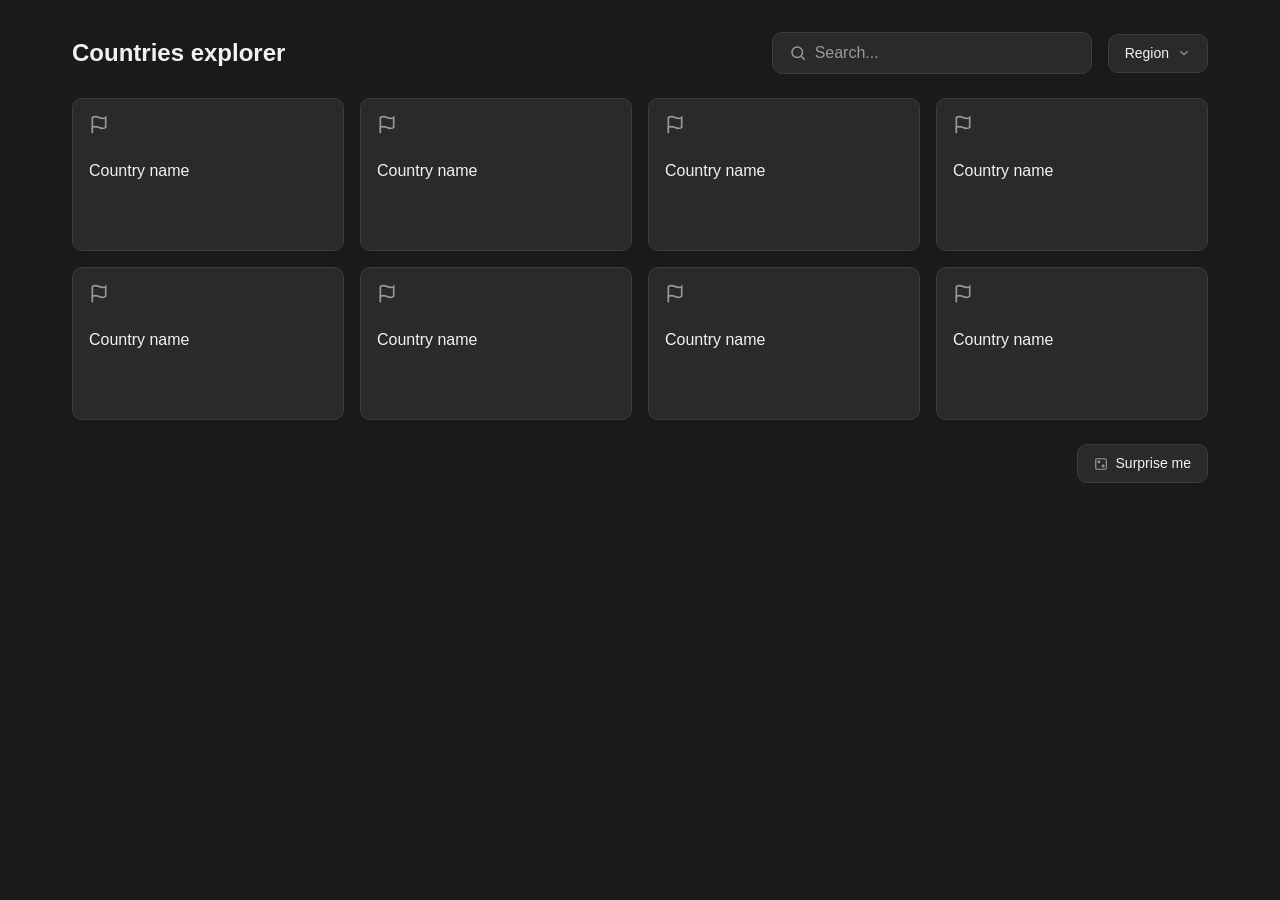
==== index.html @ 97d9f1fa "Initial" ====
<!DOCTYPE html>
<html lang="en-us">
<head>
    <meta charset="UTF-8">
    <meta name="viewport" content="width=device-width, initial-scale=1.0">
    <title>Countries Explorer</title>
    <link rel="stylesheet" href="styles.css">
</head>
<body>

    <div class="page">
        <header class="toolbar">
            <h1 class="toolbar__title">Countries explorer</h1>

            <div class="toolbar__search">
            <svg class="icon" viewBox="0 0 24 24" fill="none" stroke="currentColor" stroke-width="2">
                <circle cx="11" cy="11" r="7"></circle>
                <line x1="21" y1="21" x2="16.65" y2="16.65"></line>
            </svg>
            <input type="search" placeholder="Search...">
            </div>

            <div class="toolbar__controls">
            <button class="dropdown-btn" type="button">
                Region
                <svg class="icon icon--sm" viewBox="0 0 24 24" fill="none" stroke="currentColor" stroke-width="2">
                <polyline points="6 9 12 15 18 9"></polyline>
                </svg>
            </button>
            </div>
        </header>

        <main class="country-grid">
            <a class="country-card" href="detail.html">
            <svg class="icon icon--flag" viewBox="0 0 24 24" fill="none" stroke="currentColor" stroke-width="2">
                <path d="M4 15s1-1 4-1 5 2 8 2 4-1 4-1V3s-1 1-4 1-5-2-8-2-4 1-4 1z"></path>
                <line x1="4" y1="22" x2="4" y2="15"></line>
            </svg>
            <span class="country-card__name">Country name</span>
            </a>

            <a class="country-card" href="detail.html">
            <svg class="icon icon--flag" viewBox="0 0 24 24" fill="none" stroke="currentColor" stroke-width="2">
                <path d="M4 15s1-1 4-1 5 2 8 2 4-1 4-1V3s-1 1-4 1-5-2-8-2-4 1-4 1z"></path>
                <line x1="4" y1="22" x2="4" y2="15"></line>
            </svg>
            <span class="country-card__name">Country name</span>
            </a>

            <a class="country-card" href="detail.html">
            <svg class="icon icon--flag" viewBox="0 0 24 24" fill="none" stroke="currentColor" stroke-width="2">
                <path d="M4 15s1-1 4-1 5 2 8 2 4-1 4-1V3s-1 1-4 1-5-2-8-2-4 1-4 1z"></path>
                <line x1="4" y1="22" x2="4" y2="15"></line>
            </svg>
            <span class="country-card__name">Country name</span>
            </a>

            <a class="country-card" href="detail.html">
            <svg class="icon icon--flag" viewBox="0 0 24 24" fill="none" stroke="currentColor" stroke-width="2">
                <path d="M4 15s1-1 4-1 5 2 8 2 4-1 4-1V3s-1 1-4 1-5-2-8-2-4 1-4 1z"></path>
                <line x1="4" y1="22" x2="4" y2="15"></line>
            </svg>
            <span class="country-card__name">Country name</span>
            </a>

            <a class="country-card" href="detail.html">
            <svg class="icon icon--flag" viewBox="0 0 24 24" fill="none" stroke="currentColor" stroke-width="2">
                <path d="M4 15s1-1 4-1 5 2 8 2 4-1 4-1V3s-1 1-4 1-5-2-8-2-4 1-4 1z"></path>
                <line x1="4" y1="22" x2="4" y2="15"></line>
            </svg>
            <span class="country-card__name">Country name</span>
            </a>

            <a class="country-card" href="detail.html">
            <svg class="icon icon--flag" viewBox="0 0 24 24" fill="none" stroke="currentColor" stroke-width="2">
                <path d="M4 15s1-1 4-1 5 2 8 2 4-1 4-1V3s-1 1-4 1-5-2-8-2-4 1-4 1z"></path>
                <line x1="4" y1="22" x2="4" y2="15"></line>
            </svg>
            <span class="country-card__name">Country name</span>
            </a>

            <a class="country-card" href="detail.html">
            <svg class="icon icon--flag" viewBox="0 0 24 24" fill="none" stroke="currentColor" stroke-width="2">
                <path d="M4 15s1-1 4-1 5 2 8 2 4-1 4-1V3s-1 1-4 1-5-2-8-2-4 1-4 1z"></path>
                <line x1="4" y1="22" x2="4" y2="15"></line>
            </svg>
            <span class="country-card__name">Country name</span>
            </a>

            <a class="country-card" href="detail.html">
            <svg class="icon icon--flag" viewBox="0 0 24 24" fill="none" stroke="currentColor" stroke-width="2">
                <path d="M4 15s1-1 4-1 5 2 8 2 4-1 4-1V3s-1 1-4 1-5-2-8-2-4 1-4 1z"></path>
                <line x1="4" y1="22" x2="4" y2="15"></line>
            </svg>
            <span class="country-card__name">Country name</span>
            </a>
        </main>

        <footer class="footer-actions">
            <button class="surprise-btn" type="button">
            <svg class="icon icon--sm" viewBox="0 0 24 24" fill="none" stroke="currentColor" stroke-width="2">
                <rect x="3" y="3" width="18" height="18" rx="2"></rect>
                <circle cx="8.5" cy="8.5" r="1.5"></circle>
                <circle cx="15.5" cy="15.5" r="1.5"></circle>
            </svg>
            Surprise me
            </button>
        </footer>
    </div>
</body>
</html>
---- styles.css ----
/* ==========================================================================
   Design tokens
   ========================================================================== */

:root {
  /* Color */
  --color-bg: #1a1a1a;
  --color-surface: #2a2a2a;
  --color-border: #3d3d3d;
  --color-text: #f2f2f0;
  --color-text-muted: #9a9a95;
  --color-accent: #c9ab7d;   /* warm tan — flag icon / accent text */

  /* Spacing scale */
  --space-xs: 4px;
  --space-sm: 8px;
  --space-md: 16px;
  --space-lg: 24px;
  --space-xl: 32px;

  /* Radius */
  --radius-sm: 6px;
  --radius-md: 10px;

  /* Type */
  --font-base: -apple-system, BlinkMacSystemFont, "Segoe UI", Roboto, sans-serif;
  --font-size-sm: 0.875rem;
  --font-size-base: 1rem;
  --font-size-lg: 1.5rem;
  --font-weight-normal: 400;
  --font-weight-medium: 500;
  --font-weight-bold: 700;
}

/* ==========================================================================
   Reset
   ========================================================================== */

*,
*::before,
*::after {
  box-sizing: border-box;
  margin: 0;
  padding: 0;
}

html {
  -webkit-text-size-adjust: 100%;
}

body {
  background-color: var(--color-bg);
  color: var(--color-text);
  font-family: var(--font-base);
  font-size: var(--font-size-base);
  line-height: 1.5;
  -webkit-font-smoothing: antialiased;
}

img,
svg {
  display: block;
  max-width: 100%;
}

button,
input {
  font: inherit;
  color: inherit;
}

button {
  background: none;
  border: none;
  cursor: pointer;
}

ul,
ol {
  list-style: none;
}

a {
  color: inherit;
  text-decoration: none;
}

/* ==========================================================================
   Layout shell
   ========================================================================== */

.page {
  max-width: 1200px;
  margin: 0 auto;
  padding: var(--space-xl);
}

/* ==========================================================================
   Toolbar (header)
   ========================================================================== */

.toolbar {
  display: flex;
  align-items: center;
  gap: var(--space-md);
  flex-wrap: wrap;
  margin-bottom: var(--space-lg);
}

.toolbar__title {
  font-size: var(--font-size-lg);
  font-weight: var(--font-weight-bold);
  margin-right: auto;
}

.toolbar__search {
  display: flex;
  align-items: center;
  gap: var(--space-sm);
  background-color: var(--color-surface);
  border: 1px solid var(--color-border);
  border-radius: var(--radius-md);
  padding: var(--space-sm) var(--space-md);
  flex: 1 1 220px;
  max-width: 320px;
}

.toolbar__search input {
  background: none;
  border: none;
  outline: none;
  width: 100%;
  color: var(--color-text);
}

.toolbar__search input::placeholder {
  color: var(--color-text-muted);
}

.toolbar__controls {
  display: flex;
  gap: var(--space-sm);
}

.dropdown-btn {
  display: flex;
  align-items: center;
  gap: var(--space-sm);
  background-color: var(--color-surface);
  border: 1px solid var(--color-border);
  border-radius: var(--radius-md);
  padding: var(--space-sm) var(--space-md);
  color: var(--color-text);
  font-size: var(--font-size-sm);
}

/* ==========================================================================
   Icons
   ========================================================================== */

.icon {
  width: 18px;
  height: 18px;
  color: var(--color-text-muted);
  flex-shrink: 0;
}

.icon--sm {
  width: 14px;
  height: 14px;
}

/* ==========================================================================
   Country grid
   ========================================================================== */

.country-grid {
  display: grid;
  grid-template-columns: repeat(4, 1fr);
  gap: var(--space-md);
  margin-bottom: var(--space-lg);
}

.country-card {
  display: flex;
  flex-direction: column;
  gap: var(--space-lg);
  background-color: var(--color-surface);
  border: 1px solid var(--color-border);
  border-radius: var(--radius-md);
  padding: var(--space-md);
  aspect-ratio: 16 / 9;
}

.country-card__name {
  font-weight: var(--font-weight-medium);
}

.icon--flag {
  width: 20px;
  height: 20px;
}

/* ==========================================================================
   Footer actions
   ========================================================================== */

.footer-actions {
  display: flex;
  justify-content: flex-end;
}

.surprise-btn {
  display: flex;
  align-items: center;
  gap: var(--space-sm);
  background-color: var(--color-surface);
  border: 1px solid var(--color-border);
  border-radius: var(--radius-md);
  padding: var(--space-sm) var(--space-md);
  color: var(--color-text);
  font-size: var(--font-size-sm);
}

/* ==========================================================================
   Back link
   ========================================================================== */

.back-link {
  display: inline-flex;
  align-items: center;
  gap: var(--space-sm);
  color: var(--color-text-muted);
  margin-top: var(--space-xl);
  margin-bottom: var(--space-lg);
}

/* ==========================================================================
   Detail layout
   ========================================================================== */

.detail {
  display: grid;
  grid-template-columns: 1fr 1fr;
  gap: var(--space-xl);
  padding-bottom: var(--space-xl);
}

/* ==========================================================================
   Gallery
   ========================================================================== */

.gallery-main {
  display: flex;
  flex-direction: column;
  align-items: center;
  justify-content: center;
  gap: var(--space-sm);
  aspect-ratio: 16 / 9;
  background-color: var(--color-surface);
  border: 1px solid var(--color-border);
  border-radius: var(--radius-md);
  color: var(--color-text-muted);
  margin-bottom: var(--space-sm);
}

.gallery-thumbs {
  display: grid;
  grid-template-columns: repeat(3, 1fr);
  gap: var(--space-sm);
}

.gallery-thumb {
  aspect-ratio: 1 / 1;
  background-color: var(--color-surface);
  border: 1px solid var(--color-border);
  border-radius: var(--radius-sm);
}

/* ==========================================================================
   Info column
   ========================================================================== */

.detail__name {
  font-size: var(--font-size-xl);
  font-weight: var(--font-weight-bold);
  margin-bottom: var(--space-xs);
}

.detail__meta {
  color: var(--color-text-muted);
  margin-bottom: var(--space-lg);
}

.stat-list {
  display: flex;
  flex-direction: column;
  gap: var(--space-sm);
  margin-bottom: var(--space-lg);
}

.stat-row {
  display: flex;
  justify-content: space-between;
}

.stat-row dd {
  color: var(--color-text-muted);
}

.detail__borders {
  margin-bottom: var(--space-lg);
}

.detail__borders a {
  color: var(--color-link);
}

.save-btn {
  display: inline-flex;
  align-items: center;
  gap: var(--space-sm);
  background: none;
  border: 1px solid var(--color-border);
  border-radius: var(--radius-pill);
  padding: var(--space-sm) var(--space-lg);
  color: var(--color-text);
  font-weight: var(--font-weight-medium);
}

/* ==========================================================================
   Responsive — mobile
   ========================================================================== */

@media (max-width: 640px) {
  .toolbar {
    flex-direction: column;
    align-items: stretch;
  }

  .toolbar__title {
    margin-right: 0;
  }

  .toolbar__search {
    max-width: none;
  }

  .toolbar__controls {
    display: grid;
    grid-template-columns: 1fr;
  }

  .dropdown-btn {
    justify-content: center;
  }

  .country-grid {
    grid-template-columns: 1fr;
  }

  .country-card {
    flex-direction: row;
    align-items: center;
    gap: var(--space-md);
  }

  .footer-actions {
    justify-content: stretch;
  }

  .surprise-btn {
    justify-content: center;
    width: 100%;
  }

  .back-link {
    margin-top: var(--space-lg);
  }

  .detail {
    grid-template-columns: 1fr;
  }
}
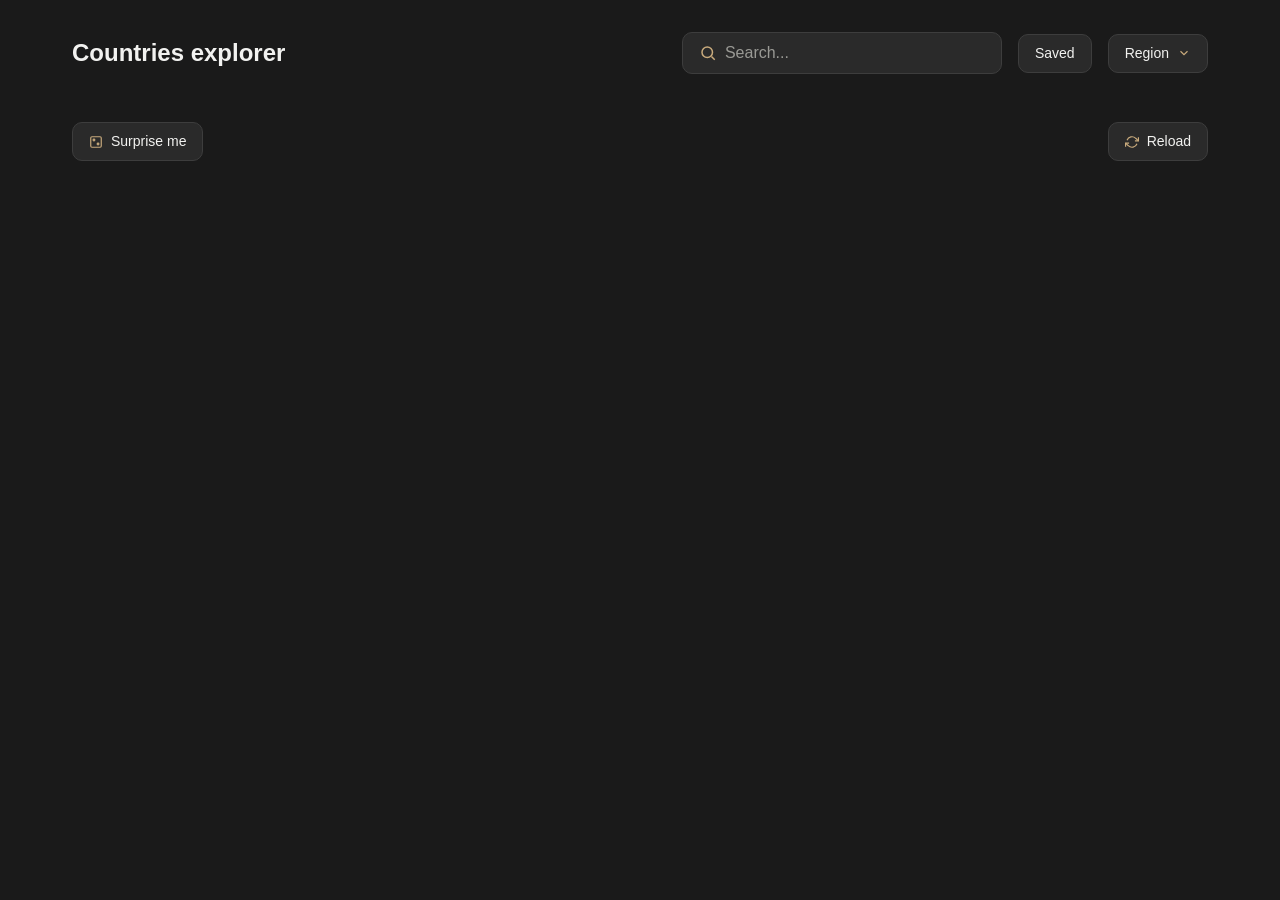
==== commit e5583d8b: "Countries API & Functionality" ====
--- a/index.html
+++ b/index.html
@@ -5,6 +5,7 @@
     <meta name="viewport" content="width=device-width, initial-scale=1.0">
     <title>Countries Explorer</title>
     <link rel="stylesheet" href="styles.css">
+    <script src="scripts/index.js"></script>
 </head>
 <body>
 
@@ -20,90 +21,38 @@
             <input type="search" placeholder="Search...">
             </div>
 
+            <button class="saved-btn" type="button">Saved</button>
+
             <div class="toolbar__controls">
-            <button class="dropdown-btn" type="button">
-                Region
-                <svg class="icon icon--sm" viewBox="0 0 24 24" fill="none" stroke="currentColor" stroke-width="2">
-                <polyline points="6 9 12 15 18 9"></polyline>
-                </svg>
-            </button>
+                <button class="dropdown-btn" type="button">
+                    Region
+                    <svg class="icon icon--sm" viewBox="0 0 24 24" fill="none" stroke="currentColor" stroke-width="2">
+                    <polyline points="6 9 12 15 18 9"></polyline>
+                    </svg>
+                </button>
+                <ul class="dropdown-menu" hidden></ul>
             </div>
         </header>
 
-        <main class="country-grid">
-            <a class="country-card" href="detail.html">
-            <svg class="icon icon--flag" viewBox="0 0 24 24" fill="none" stroke="currentColor" stroke-width="2">
-                <path d="M4 15s1-1 4-1 5 2 8 2 4-1 4-1V3s-1 1-4 1-5-2-8-2-4 1-4 1z"></path>
-                <line x1="4" y1="22" x2="4" y2="15"></line>
-            </svg>
-            <span class="country-card__name">Country name</span>
-            </a>
-
-            <a class="country-card" href="detail.html">
-            <svg class="icon icon--flag" viewBox="0 0 24 24" fill="none" stroke="currentColor" stroke-width="2">
-                <path d="M4 15s1-1 4-1 5 2 8 2 4-1 4-1V3s-1 1-4 1-5-2-8-2-4 1-4 1z"></path>
-                <line x1="4" y1="22" x2="4" y2="15"></line>
-            </svg>
-            <span class="country-card__name">Country name</span>
-            </a>
-
-            <a class="country-card" href="detail.html">
-            <svg class="icon icon--flag" viewBox="0 0 24 24" fill="none" stroke="currentColor" stroke-width="2">
-                <path d="M4 15s1-1 4-1 5 2 8 2 4-1 4-1V3s-1 1-4 1-5-2-8-2-4 1-4 1z"></path>
-                <line x1="4" y1="22" x2="4" y2="15"></line>
-            </svg>
-            <span class="country-card__name">Country name</span>
-            </a>
-
-            <a class="country-card" href="detail.html">
-            <svg class="icon icon--flag" viewBox="0 0 24 24" fill="none" stroke="currentColor" stroke-width="2">
-                <path d="M4 15s1-1 4-1 5 2 8 2 4-1 4-1V3s-1 1-4 1-5-2-8-2-4 1-4 1z"></path>
-                <line x1="4" y1="22" x2="4" y2="15"></line>
-            </svg>
-            <span class="country-card__name">Country name</span>
-            </a>
-
-            <a class="country-card" href="detail.html">
-            <svg class="icon icon--flag" viewBox="0 0 24 24" fill="none" stroke="currentColor" stroke-width="2">
-                <path d="M4 15s1-1 4-1 5 2 8 2 4-1 4-1V3s-1 1-4 1-5-2-8-2-4 1-4 1z"></path>
-                <line x1="4" y1="22" x2="4" y2="15"></line>
-            </svg>
-            <span class="country-card__name">Country name</span>
-            </a>
-
-            <a class="country-card" href="detail.html">
-            <svg class="icon icon--flag" viewBox="0 0 24 24" fill="none" stroke="currentColor" stroke-width="2">
-                <path d="M4 15s1-1 4-1 5 2 8 2 4-1 4-1V3s-1 1-4 1-5-2-8-2-4 1-4 1z"></path>
-                <line x1="4" y1="22" x2="4" y2="15"></line>
-            </svg>
-            <span class="country-card__name">Country name</span>
-            </a>
-
-            <a class="country-card" href="detail.html">
-            <svg class="icon icon--flag" viewBox="0 0 24 24" fill="none" stroke="currentColor" stroke-width="2">
-                <path d="M4 15s1-1 4-1 5 2 8 2 4-1 4-1V3s-1 1-4 1-5-2-8-2-4 1-4 1z"></path>
-                <line x1="4" y1="22" x2="4" y2="15"></line>
-            </svg>
-            <span class="country-card__name">Country name</span>
-            </a>
-
-            <a class="country-card" href="detail.html">
-            <svg class="icon icon--flag" viewBox="0 0 24 24" fill="none" stroke="currentColor" stroke-width="2">
-                <path d="M4 15s1-1 4-1 5 2 8 2 4-1 4-1V3s-1 1-4 1-5-2-8-2-4 1-4 1z"></path>
-                <line x1="4" y1="22" x2="4" y2="15"></line>
-            </svg>
-            <span class="country-card__name">Country name</span>
-            </a>
-        </main>
+        <main class="country-grid"></main>
 
         <footer class="footer-actions">
             <button class="surprise-btn" type="button">
-            <svg class="icon icon--sm" viewBox="0 0 24 24" fill="none" stroke="currentColor" stroke-width="2">
-                <rect x="3" y="3" width="18" height="18" rx="2"></rect>
-                <circle cx="8.5" cy="8.5" r="1.5"></circle>
-                <circle cx="15.5" cy="15.5" r="1.5"></circle>
-            </svg>
-            Surprise me
+                <svg class="icon icon--sm" viewBox="0 0 24 24" fill="none" stroke="currentColor" stroke-width="2">
+                    <rect x="3" y="3" width="18" height="18" rx="2"></rect>
+                    <circle cx="8.5" cy="8.5" r="1.5"></circle>
+                    <circle cx="15.5" cy="15.5" r="1.5"></circle>
+                </svg>
+                Surprise me
+            </button>
+            
+            <button class="reload-btn" type="button">
+                <svg class="icon icon--sm" viewBox="0 0 24 24" fill="none" stroke="currentColor" stroke-width="2">
+                    <polyline points="23 4 23 10 17 10"></polyline>
+                    <polyline points="1 20 1 14 7 14"></polyline>
+                    <path d="M3.51 9a9 9 0 0 1 14.85-3.36L23 10M1 14l4.64 4.36A9 9 0 0 0 20.49 15"></path>
+                </svg>
+                Reload
             </button>
         </footer>
     </div>
--- a/styles.css
+++ b/styles.css
@@ -9,7 +9,7 @@
   --color-border: #3d3d3d;
   --color-text: #f2f2f0;
   --color-text-muted: #9a9a95;
-  --color-accent: #c9ab7d;   /* warm tan — flag icon / accent text */
+  --color-accent: #c9ab7d;
 
   /* Spacing scale */
   --space-xs: 4px;
@@ -123,6 +123,11 @@
   padding: var(--space-sm) var(--space-md);
   flex: 1 1 220px;
   max-width: 320px;
+  transition: border-color 0.2s ease;
+}
+
+.toolbar__search:focus-within, .toolbar__search:hover {
+  border-color: var(--color-accent);
 }
 
 .toolbar__search input {
@@ -140,6 +145,28 @@
 .toolbar__controls {
   display: flex;
   gap: var(--space-sm);
+  position: relative;
+}
+
+.saved-btn {
+  display: flex;
+  align-items: center;
+  background-color: var(--color-surface);
+  border: 1px solid var(--color-border);
+  border-radius: var(--radius-md);
+  padding: var(--space-sm) var(--space-md);
+  color: var(--color-text);
+  font-size: var(--font-size-sm);
+  transition: border-color 0.2s ease, color 0.2s ease;
+}
+
+.saved-btn:hover {
+  border-color: var(--color-accent);
+}
+
+.saved-btn--active {
+  border-color: var(--color-accent);
+  color: var(--color-accent);
 }
 
 .dropdown-btn {
@@ -152,6 +179,37 @@
   padding: var(--space-sm) var(--space-md);
   color: var(--color-text);
   font-size: var(--font-size-sm);
+  transition: border-color 0.2s ease;
+}
+
+.dropdown-btn:hover {
+  border-color: var(--color-accent);
+}
+
+.dropdown-menu {
+  position: absolute;
+  top: 100%;
+  left: 0;
+  margin-top: var(--space-sm);
+  background-color: var(--color-surface);
+  border: 1px solid var(--color-border);
+  border-radius: var(--radius-md);
+  list-style: none;
+  padding: var(--space-sm) 0;
+  min-width: 160px;
+  z-index: 10;
+}
+
+.dropdown-menu li {
+  padding: var(--space-sm) var(--space-md);
+  font-size: var(--font-size-sm);
+  color: var(--color-text);
+  cursor: pointer;
+}
+
+.dropdown-menu li:hover {
+  background-color: var(--color-accent);
+  color: var(--color-bg);
 }
 
 /* ==========================================================================
@@ -161,7 +219,7 @@
 .icon {
   width: 18px;
   height: 18px;
-  color: var(--color-text-muted);
+  color: var(--color-accent);
   flex-shrink: 0;
 }
 
@@ -190,6 +248,12 @@
   border-radius: var(--radius-md);
   padding: var(--space-md);
   aspect-ratio: 16 / 9;
+  transition: transform 0.2s ease, border-color 0.2s ease;
+}
+
+.country-card:hover {
+  transform: scale(1.05);
+  border-color: var(--color-accent);
 }
 
 .country-card__name {
@@ -207,7 +271,28 @@
 
 .footer-actions {
   display: flex;
-  justify-content: flex-end;
+  justify-content: space-between;
+}
+
+.reload-btn {
+  display: flex;
+  align-items: center;
+  gap: var(--space-sm);
+  background-color: var(--color-surface);
+  border: 1px solid var(--color-border);
+  border-radius: var(--radius-md);
+  padding: var(--space-sm) var(--space-md);
+  color: var(--color-text);
+  font-size: var(--font-size-sm);
+  transition: border-color 0.2s ease;
+}
+
+.reload-btn[hidden] {
+  display: none;
+}
+
+.reload-btn:hover {
+  border-color: var(--color-accent);
 }
 
 .surprise-btn {
@@ -220,6 +305,11 @@
   padding: var(--space-sm) var(--space-md);
   color: var(--color-text);
   font-size: var(--font-size-sm);
+  transition: border-color 0.2s ease;
+}
+
+.surprise-btn:hover {
+  border-color: var(--color-accent);
 }
 
 /* ==========================================================================
@@ -233,6 +323,11 @@
   color: var(--color-text-muted);
   margin-top: var(--space-xl);
   margin-bottom: var(--space-lg);
+  transition: color 0.2s ease;
+}
+
+.back-link:hover {
+  color: var(--color-text);
 }
 
 /* ==========================================================================
@@ -313,7 +408,11 @@
 }
 
 .detail__borders a {
-  color: var(--color-link);
+  color: var(--color-accent);
+}
+
+.detail__borders a:hover {
+  text-decoration: underline;
 }
 
 .save-btn {
@@ -322,10 +421,26 @@
   gap: var(--space-sm);
   background: none;
   border: 1px solid var(--color-border);
-  border-radius: var(--radius-pill);
+  border-radius: var(--radius-sm);
   padding: var(--space-sm) var(--space-lg);
   color: var(--color-text);
   font-weight: var(--font-weight-medium);
+  transition: border-color 0.2s ease, color 0.2s ease;
+}
+
+.save-btn:hover {
+  border-color: var(--color-accent);
+  color: var(--color-accent);
+}
+
+.save-btn--active {
+  border-color: var(--color-accent);
+  color: var(--color-accent);
+}
+
+.save-btn--active:hover {
+  border-color: var(--color-text-muted);
+  color: var(--color-text-muted);
 }
 
 /* ==========================================================================
@@ -334,25 +449,26 @@
 
 @media (max-width: 640px) {
   .toolbar {
-    flex-direction: column;
-    align-items: stretch;
+    flex-wrap: wrap;
   }
 
   .toolbar__title {
+    flex: 1 1 100%;
     margin-right: 0;
   }
 
   .toolbar__search {
+    flex: 1 1 auto;
     max-width: none;
   }
 
   .toolbar__controls {
-    display: grid;
-    grid-template-columns: 1fr;
+    flex: 0 0 auto;
   }
 
   .dropdown-btn {
-    justify-content: center;
+    width: auto;
+    white-space: nowrap;
   }
 
   .country-grid {
@@ -360,18 +476,11 @@
   }
 
   .country-card {
+    aspect-ratio: unset;
     flex-direction: row;
     align-items: center;
     gap: var(--space-md);
-  }
-
-  .footer-actions {
-    justify-content: stretch;
-  }
-
-  .surprise-btn {
-    justify-content: center;
-    width: 100%;
+    padding: var(--space-lg) var(--space-md);
   }
 
   .back-link {
